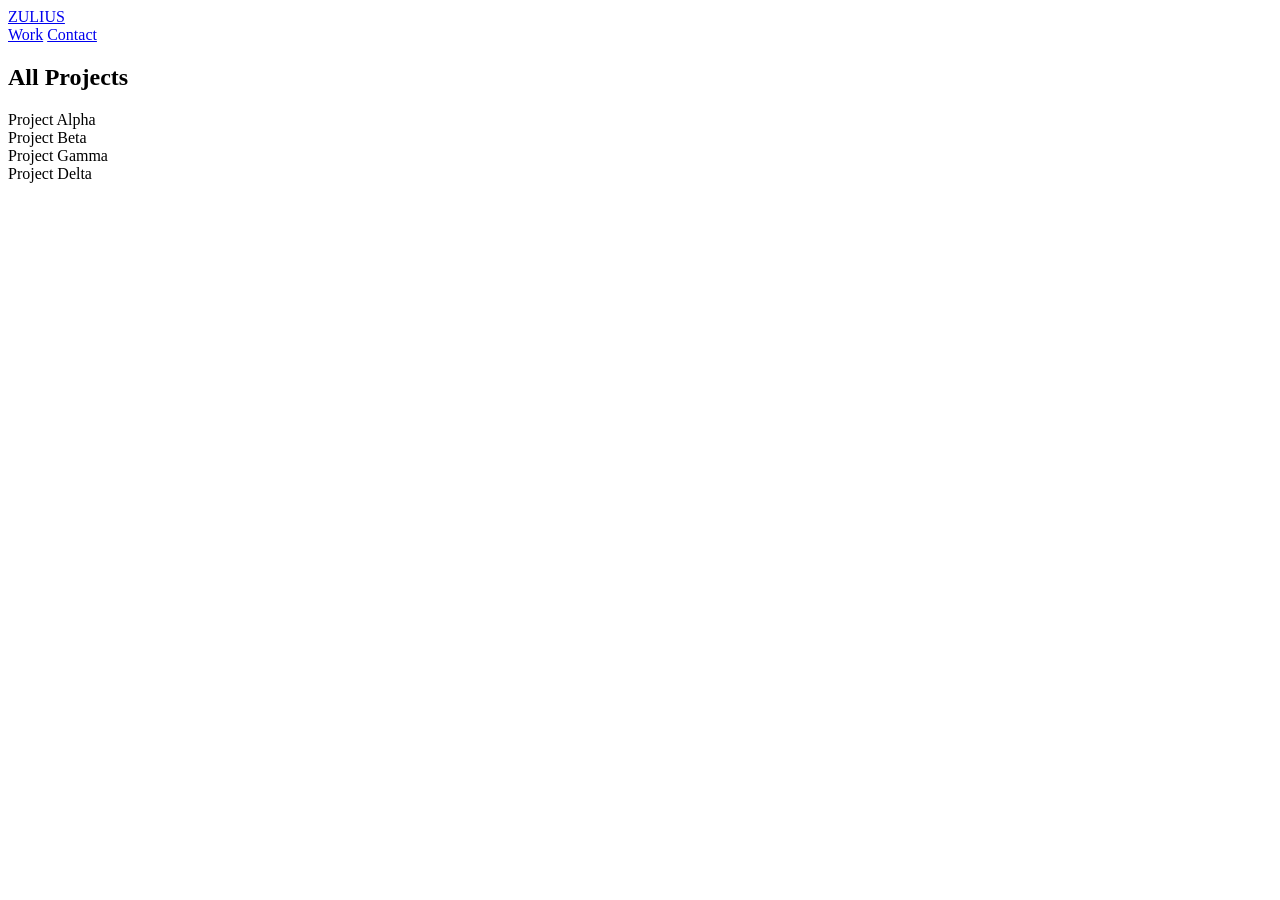
==== works.html @ eee16e90 "perbaikan tampilan dan penambahan halaman works.html" ====
<!DOCTYPE html>
<html lang="en">
<head>
    <meta charset="UTF-8">
    <title>Selected Works — Zulius</title>
    <link rel="stylesheet" href="Asset/CSS/style.css">
</head>
<body>

<nav class="navbar">
    <div class="nav-logo">
        <a href="index.html">ZULIUS</a>
    </div>

    <div class="nav-links">
        <a href="works.html">Work</a>
        <a href="index.html#contact">Contact</a>
    </div>
</nav>

<section class="works-page">
    <h1>All Projects</h1>

    <div class="archive-grid">
        <div class="archive-item">Project Alpha</div>
        <div class="archive-item">Project Beta</div>
        <div class="archive-item">Project Gamma</div>
        <div class="archive-item">Project Delta</div>
    </div>
</section>

</body>
</html>
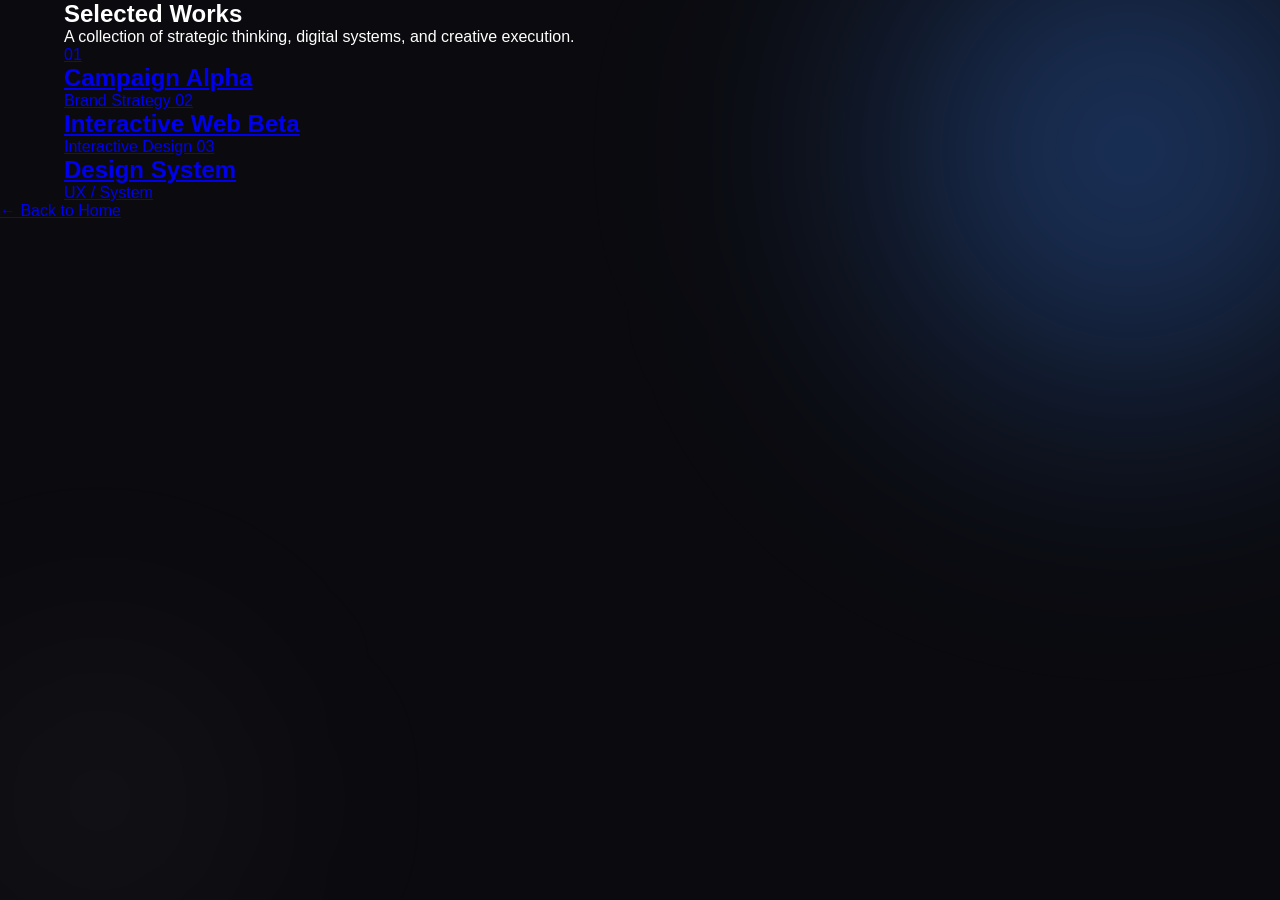
==== commit cd1e1f84: "pembaruan" ====
--- a/works.html
+++ b/works.html
@@ -2,32 +2,52 @@
 <html lang="en">
 <head>
     <meta charset="UTF-8">
-    <title>Selected Works — Zulius</title>
-    <link rel="stylesheet" href="Asset/CSS/style.css">
+    <title>Works — Zulius</title>
+    <meta name="viewport" content="width=device-width, initial-scale=1.0">
+
+    <link rel="stylesheet" href="Assets/css/style.css">
 </head>
 <body>
 
-<nav class="navbar">
-    <div class="nav-logo">
-        <a href="index.html">ZULIUS</a>
-    </div>
-
-    <div class="nav-links">
-        <a href="works.html">Work</a>
-        <a href="index.html#contact">Contact</a>
-    </div>
-</nav>
-
-<section class="works-page">
-    <h1>All Projects</h1>
-
-    <div class="archive-grid">
-        <div class="archive-item">Project Alpha</div>
-        <div class="archive-item">Project Beta</div>
-        <div class="archive-item">Project Gamma</div>
-        <div class="archive-item">Project Delta</div>
+<!-- HEADER -->
+<section class="works-header">
+    <div class="works-container">
+        <h1 class="works-page-title">Selected Works</h1>
+        <p class="works-page-sub">
+            A collection of strategic thinking, digital systems, and creative execution.
+        </p>
     </div>
 </section>
 
+<!-- LIST -->
+<section class="works-list">
+    <div class="works-container">
+
+        <a href="works/campaign-alpha.html" class="work-row">
+            <span class="work-index">01</span>
+            <h2>Campaign Alpha</h2>
+            <span class="work-tag">Brand Strategy</span>
+        </a>
+
+        <a href="works/interactive-beta.html" class="work-row">
+            <span class="work-index">02</span>
+            <h2>Interactive Web Beta</h2>
+            <span class="work-tag">Interactive Design</span>
+        </a>
+
+        <a href="works/design-system.html" class="work-row">
+            <span class="work-index">03</span>
+            <h2>Design System</h2>
+            <span class="work-tag">UX / System</span>
+        </a>
+
+    </div>
+</section>
+
+<!-- BACK -->
+<section class="works-back">
+    <a href="index.html">← Back to Home</a>
+</section>
+
 </body>
-</html>
+</html>
--- a/Assets/css/style.css
+++ b/Assets/css/style.css
@@ -0,0 +1,392 @@
+:root {
+    --bg: #0b0b0f;
+    --accent: #3b82f6;
+    --accent-glow: rgba(59,130,246,0.5);
+    --text-soft: rgba(255,255,255,0.7);
+}
+
+/* RESET */
+* {
+    margin: 0;
+    padding: 0;
+    box-sizing: border-box;
+}
+
+body {
+    background: var(--bg);
+    color: white;
+    font-family: 'Inter', sans-serif;
+    overflow-x: hidden;
+    cursor: crosshair;
+}
+
+html {
+    scroll-behavior: smooth;
+}
+
+/* BACKGROUND GLOW */
+body::before {
+    content: "";
+    position: fixed;
+    width: 700px;
+    height: 700px;
+    background: radial-gradient(circle, var(--accent-glow), transparent 70%);
+    top: -200px;
+    right: -200px;
+    z-index: -1;
+    filter: blur(120px);
+    animation: floatGlow 12s ease-in-out infinite alternate;
+}
+
+body::after {
+    content: "";
+    position: fixed;
+    width: 500px;
+    height: 500px;
+    background: radial-gradient(circle, rgba(255,255,255,0.05), transparent 70%);
+    bottom: -150px;
+    left: -150px;
+    z-index: -1;
+    filter: blur(100px);
+    animation: floatGlow2 18s ease-in-out infinite alternate;
+}
+
+@keyframes floatGlow {
+    0% { transform: translate(0,0); }
+    50% { transform: translate(-100px,100px); }
+    100% { transform: translate(50px,-50px); }
+}
+
+@keyframes floatGlow2 {
+    0% { transform: translate(0,0); }
+    100% { transform: translate(120px,-80px); }
+}
+
+/* OPENING */
+.opening {
+    position: fixed;
+    inset: 0;
+    background: #000;
+    display: flex;
+    flex-direction: column;
+    justify-content: center;
+    align-items: center;
+    z-index: 999;
+    transition: opacity 0.8s ease;
+}
+
+.opening-inner {
+    max-width: 700px;
+    text-align: center;
+}
+
+.opening-line {
+    font-size: clamp(18px, 2vw, 24px);
+    opacity: 0;
+    transform: translateY(20px);
+    margin-bottom: 16px;
+    color: var(--text-soft);
+}
+
+.opening-line.highlight {
+    color: var(--accent);
+}
+
+.enter-btn {
+    margin-top: 60px;
+    padding: 14px 40px;
+    border: 1px solid white;
+    background: transparent;
+    color: white;
+    cursor: pointer;
+    letter-spacing: 2px;
+    transition: 0.3s ease;
+}
+
+.enter-btn:hover {
+    background: white;
+    color: black;
+    transform: scale(1.05);
+}
+
+/* MAIN */
+.main-content {
+    opacity: 0;
+    transition: 1s ease;
+}
+
+/* HERO */
+.hero {
+    height: 100vh;
+    display: flex;
+    flex-direction: column;
+    justify-content: center;
+    align-items: center;
+}
+
+.hero-title {
+    font-family: 'Space Grotesk', sans-serif;
+    font-size: 9vw;
+    text-align: center;
+}
+
+.hero-subtitle {
+    opacity: 0.6;
+}
+
+.scroll-indicator {
+    position: absolute;
+    bottom: 40px;
+    text-align: center;
+    opacity: 0.6;
+    color: white;
+    text-decoration: none;
+}
+
+.scroll-line {
+    width: 1px;
+    height: 40px;
+    background: white;
+    margin: 10px auto;
+    animation: scrollPulse 1.5s infinite;
+}
+
+@keyframes scrollPulse {
+    0% { height: 20px; opacity: 0.3; }
+    50% { height: 40px; opacity: 1; }
+    100% { height: 20px; opacity: 0.3; }
+}
+
+/* MANIFESTO */
+.manifesto-scene {
+    height: 200vh;
+}
+
+.manifesto-content {
+    position: sticky;
+    top: 0;
+    height: 100vh;
+    display: flex;
+    flex-direction: column;
+    justify-content: center;
+    padding: 0 10%;
+}
+
+.scene-text {
+    font-size: 4vw;
+    opacity: 0.2;
+    margin-bottom: 40px;
+}
+
+.highlight-line {
+    color: var(--accent);
+    opacity: 1;
+}
+
+/* STATEMENT */
+.statement {
+    padding: 80px 10%;
+}
+
+.statement h2 {
+    font-size: 4vw;
+    margin-bottom: 40px;
+    opacity: 0;
+    transform: translateY(40px);
+}
+
+/* MARQUEE */
+.marquee-wrapper {
+    background: white;
+    padding: 40px 0;
+    margin-bottom: 100px;
+}
+
+.marquee-track {
+    display: flex;
+    animation: marquee 20s linear infinite;
+}
+
+.marquee-track span {
+    font-size: 1.8vw;
+    margin-right: 80px;
+    color: black;
+}
+
+@keyframes marquee {
+    from { transform: translateX(0); }
+    to { transform: translateX(-50%); }
+}
+
+/* ABOUT */
+.about {
+    padding: 80px 10%;
+}
+
+.about-container {
+    display: flex;
+    gap: 60px;
+    align-items: center;
+    flex-wrap: wrap;
+}
+
+.about-image img {
+    width: 350px;
+}
+
+.about-text {
+    max-width: 600px;
+}
+
+.about-text p {
+    opacity: 0.8;
+    line-height: 1.6;
+}
+
+/* APPROACH */
+.approach {
+    padding: 80px 10%;
+}
+
+.approach-grid {
+    display: grid;
+    gap: 40px;
+    margin-top: 50px;
+}
+
+/* WORKS */
+.works-container {
+    max-width: 1200px;
+    margin: auto;
+    padding: 0 24px;
+}
+
+.works-title {
+    font-size: clamp(32px, 5vw, 56px);
+    margin-bottom: 20px;
+    position: relative;
+}
+
+.works-title::after {
+    content: "";
+    width: 80px;
+    height: 3px;
+    background: var(--accent);
+    position: absolute;
+    bottom: -10px;
+    left: 0;
+}
+
+.works-sub {
+    opacity: 0.6;
+}
+
+.work-item {
+    margin-bottom: 60px;
+}
+
+.work-card {
+    display: flex;
+    gap: 40px;
+    padding: 20px;
+    border: 1px solid rgba(255,255,255,0.08);
+    border-radius: 14px;
+    transition: 0.4s;
+}
+
+.work-card:hover {
+    transform: translateY(-6px);
+}
+
+.work-text h2 {
+    font-size: clamp(24px,2.2vw,32px);
+}
+
+.work-link {
+    margin-top: 12px;
+    display: inline-block;
+    opacity: 0.6;
+}
+
+.work-link:hover {
+    opacity: 1;
+    transform: translateX(4px);
+}
+
+.work-image {
+    flex: 1;
+}
+
+.work-image img {
+    width: 100%;
+    border-radius: 10px;
+    object-fit: cover;
+}
+
+/* CTA */
+.works-cta {
+    margin-top: 100px;
+    display: flex;
+    justify-content: center;
+}
+
+/* BUTTON */
+.btn-outline {
+    padding: 14px 36px;
+    border: 1px solid white;
+    text-decoration: none;
+    color: white;
+    border-radius: 8px;
+    transition: 0.3s;
+}
+
+.btn-outline:hover {
+    background: white;
+    color: black;
+}
+
+/* CONTACT */
+.contact-section {
+    padding: 140px 10%;
+    text-align: center;
+}
+
+.contact-title {
+    font-size: 3vw;
+}
+
+.contact-sub {
+    opacity: 0.6;
+    margin-bottom: 40px;
+}
+
+.contact-links-secondary {
+    margin-top: 30px;
+    display: flex;
+    gap: 20px;
+    justify-content: center;
+}
+
+/* FOOTER */
+.footer {
+    padding: 40px 10%;
+    text-align: center;
+    opacity: 0.4;
+}
+
+/* RESPONSIVE */
+@media (max-width: 768px) {
+
+    .hero-title {
+        font-size: 14vw;
+    }
+
+    .work-card {
+        flex-direction: column;
+    }
+
+    .contact-links-secondary {
+        flex-wrap: wrap;
+    }
+
+}
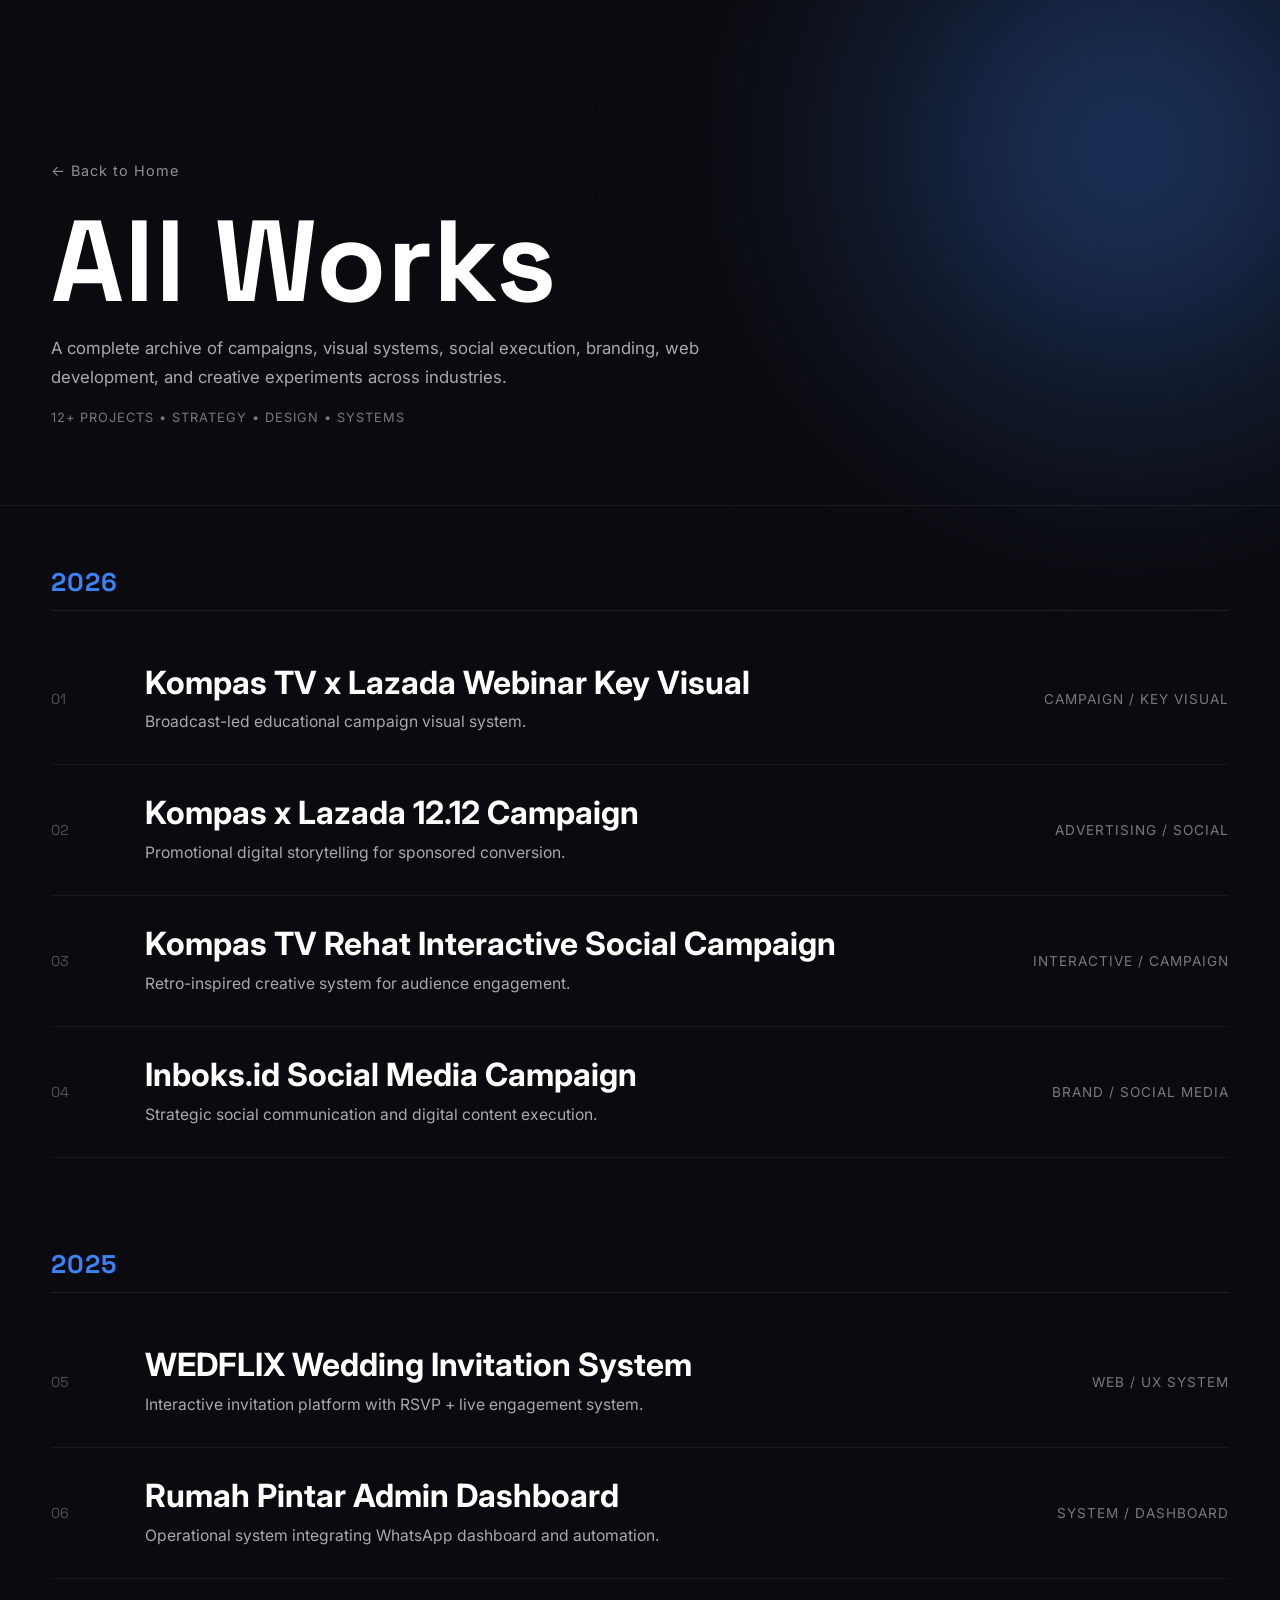
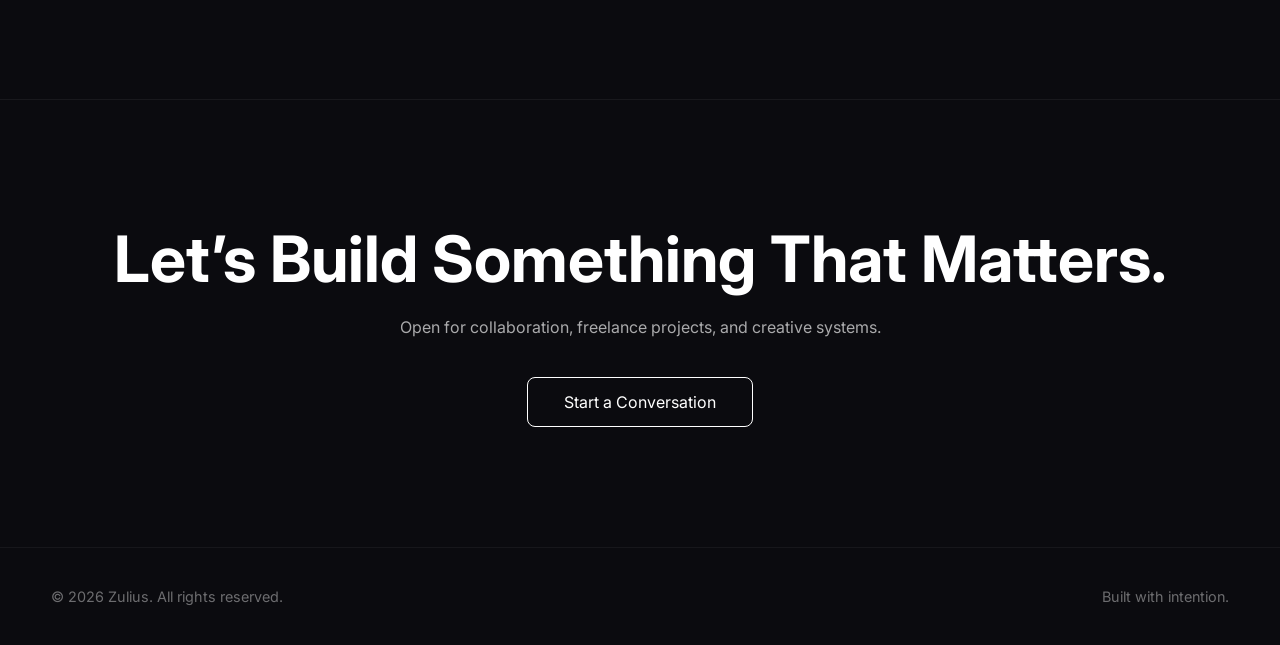
==== commit 68822bde: "added works file and admin page" ====
--- a/works.html
+++ b/works.html
@@ -1,53 +1,429 @@
+<!-- =========================================
+     WORKS.HTML — FULL PREMIUM ARCHIVE PAGE
+========================================= -->
 <!DOCTYPE html>
 <html lang="en">
 <head>
     <meta charset="UTF-8">
-    <title>Works — Zulius</title>
     <meta name="viewport" content="width=device-width, initial-scale=1.0">
-
-    <link rel="stylesheet" href="Assets/css/style.css">
+    <title>All Works — Zulius Aditia</title>
+
+    <link href="https://fonts.googleapis.com/css2?family=Inter:wght@300;400;600&family=Space+Grotesk:wght@500;700&display=swap" rel="stylesheet">
+
+    <style>
+        :root {
+            --bg: #0b0b0f;
+            --accent: #3b82f6;
+            --accent-glow: rgba(59,130,246,0.5);
+        }
+
+        * {
+            margin: 0;
+            padding: 0;
+            box-sizing: border-box;
+        }
+
+        html {
+            scroll-behavior: smooth;
+        }
+
+        body {
+            background: var(--bg);
+            color: white;
+            font-family: 'Inter', sans-serif;
+            overflow-x: hidden;
+        }
+
+        body::before {
+            content: "";
+            position: fixed;
+            width: 700px;
+            height: 700px;
+            background: radial-gradient(circle, var(--accent-glow), transparent 70%);
+            top: -200px;
+            right: -200px;
+            z-index: -1;
+            filter: blur(120px);
+        }
+
+        a {
+            color: inherit;
+            text-decoration: none;
+        }
+
+        .works-container {
+            width: min(1200px, 92%);
+            margin: 0 auto;
+        }
+
+        /* HEADER */
+        .works-header {
+            padding: 160px 0 80px;
+            border-bottom: 1px solid rgba(255,255,255,0.06);
+        }
+
+        .works-header .work-link {
+            display: inline-block;
+            margin-bottom: 28px;
+            opacity: 0.55;
+            font-size: 0.9rem;
+            letter-spacing: 1px;
+            transition: 0.3s ease;
+        }
+
+        .works-header .work-link:hover {
+            opacity: 1;
+            transform: translateX(-4px);
+        }
+
+        .works-page-title {
+            font-family: 'Space Grotesk', sans-serif;
+            font-size: clamp(56px, 9vw, 140px);
+            line-height: 0.95;
+            margin-bottom: 18px;
+        }
+
+        .works-page-sub {
+            max-width: 720px;
+            opacity: 0.65;
+            line-height: 1.7;
+            font-size: 1.05rem;
+        }
+
+        .works-meta {
+            margin-top: 18px;
+            opacity: 0.45;
+            letter-spacing: 1px;
+            text-transform: uppercase;
+            font-size: 0.8rem;
+        }
+
+        /* ARCHIVE */
+        .full-archive {
+            padding: 20px 0 120px;
+        }
+
+        .archive-year {
+            margin-top: 90px;
+            margin-bottom: 24px;
+            border-bottom: 1px solid rgba(255,255,255,0.08);
+            padding-bottom: 12px;
+        }
+
+        .archive-year:first-child {
+            margin-top: 40px;
+        }
+
+        .archive-year h3 {
+            font-size: clamp(20px, 2vw, 28px);
+            font-family: 'Space Grotesk', sans-serif;
+            color: var(--accent);
+            letter-spacing: 1px;
+        }
+
+        .work-row {
+            display: grid;
+            grid-template-columns: 70px minmax(0, 1fr) auto;
+            align-items: center;
+            gap: 24px;
+            padding: 30px 0;
+            border-bottom: 1px solid rgba(255,255,255,0.06);
+            transition: all 0.35s ease;
+            position: relative;
+        }
+
+        .work-row::before {
+            content: "";
+            position: absolute;
+            left: -24px;
+            top: 0;
+            width: calc(100% + 48px);
+            height: 100%;
+            background: rgba(255,255,255,0.015);
+            opacity: 0;
+            transition: 0.35s ease;
+        }
+
+        .work-row::after {
+            content: "";
+            position: absolute;
+            left: -24px;
+            top: 0;
+            width: 2px;
+            height: 100%;
+            background: var(--accent);
+            opacity: 0;
+            transition: 0.35s ease;
+        }
+
+        .work-row:hover::before,
+        .work-row:hover::after {
+            opacity: 1;
+        }
+
+        .work-row:hover {
+            transform: translateX(10px);
+            border-color: rgba(59,130,246,0.35);
+        }
+
+        .work-row:hover h2 {
+            color: var(--accent);
+        }
+
+        .work-index {
+            font-size: 0.9rem;
+            opacity: 0.28;
+            font-family: 'Space Grotesk', sans-serif;
+        }
+
+        .work-main h2 {
+            font-size: clamp(24px, 2.5vw, 38px);
+            margin-bottom: 8px;
+            line-height: 1.15;
+            transition: color 0.35s ease;
+        }
+
+        .work-main p {
+            opacity: 0.65;
+            line-height: 1.6;
+            max-width: 720px;
+            font-size: 0.98rem;
+        }
+
+        .work-tag {
+            font-size: 0.85rem;
+            opacity: 0.45;
+            letter-spacing: 1px;
+            text-transform: uppercase;
+            white-space: nowrap;
+        }
+
+        .coming-soon {
+            opacity: 0.45;
+        }
+
+        .coming-soon:hover {
+            transform: none;
+        }
+
+        /* CTA */
+        .archive-cta {
+            padding: 120px 0;
+            text-align: center;
+            border-top: 1px solid rgba(255,255,255,0.06);
+        }
+
+        .archive-cta h2 {
+            font-size: clamp(32px, 5vw, 72px);
+            margin-bottom: 20px;
+        }
+
+        .archive-cta p {
+            opacity: 0.65;
+            margin-bottom: 40px;
+        }
+
+        .btn-outline {
+            display: inline-block;
+            padding: 14px 36px;
+            border: 1px solid white;
+            border-radius: 8px;
+            transition: 0.3s ease;
+        }
+
+        .btn-outline:hover {
+            background: white;
+            color: black;
+        }
+
+        /* FOOTER */
+        .footer {
+            padding: 40px 0;
+            border-top: 1px solid rgba(255,255,255,0.05);
+        }
+
+        .footer-container {
+            width: min(1200px, 92%);
+            margin: 0 auto;
+            display: flex;
+            justify-content: space-between;
+            opacity: 0.4;
+            font-size: 0.9rem;
+        }
+
+        /* RESPONSIVE */
+        @media (max-width: 992px) {
+            .work-row {
+                grid-template-columns: 50px minmax(0,1fr);
+            }
+
+            .work-tag {
+                grid-column: 2;
+                margin-top: 6px;
+                white-space: normal;
+            }
+        }
+
+        @media (max-width: 768px) {
+            .works-header {
+                padding: 120px 0 60px;
+            }
+
+            .full-archive {
+                padding: 10px 0 90px;
+            }
+
+            .work-row {
+                grid-template-columns: 1fr;
+                gap: 8px;
+                padding: 24px 0;
+            }
+
+            .work-index {
+                display: none;
+            }
+
+            .work-row:hover {
+                transform: none;
+            }
+
+            .footer-container {
+                flex-direction: column;
+                gap: 10px;
+                text-align: center;
+            }
+        }
+    </style>
 </head>
 <body>
 
-<!-- HEADER -->
-<section class="works-header">
+<header class="works-header">
     <div class="works-container">
-        <h1 class="works-page-title">Selected Works</h1>
+
+        <a href="index.html" class="work-link">← Back to Home</a>
+
+        <h1 class="works-page-title">All Works</h1>
+
         <p class="works-page-sub">
-            A collection of strategic thinking, digital systems, and creative execution.
+            A complete archive of campaigns, visual systems, social execution, branding, web development, and creative experiments across industries.
         </p>
+
+        <p class="works-meta">
+            12+ Projects • Strategy • Design • Systems
+        </p>
+
+    </div>
+</header>
+
+
+<main class="works-list full-archive">
+    <div class="works-container">
+
+        <div class="archive-year"><h3>2026</h3></div>
+
+        <a href="works/kompas-lazada-webinar.html" class="work-row">
+            <span class="work-index">01</span>
+            <div class="work-main">
+                <h2>Kompas TV x Lazada Webinar Key Visual</h2>
+                <p>Broadcast-led educational campaign visual system.</p>
+            </div>
+            <span class="work-tag">Campaign / Key Visual</span>
+        </a>
+
+        <a href="works/kompasxlazada1212.html" class="work-row">
+            <span class="work-index">02</span>
+            <div class="work-main">
+                <h2>Kompas x Lazada 12.12 Campaign</h2>
+                <p>Promotional digital storytelling for sponsored conversion.</p>
+            </div>
+            <span class="work-tag">Advertising / Social</span>
+        </a>
+
+        <a href="works/kompas-tv-rehat.html" class="work-row">
+            <span class="work-index">03</span>
+            <div class="work-main">
+                <h2>Kompas TV Rehat Interactive Social Campaign</h2>
+                <p>Retro-inspired creative system for audience engagement.</p>
+            </div>
+            <span class="work-tag">Interactive / Campaign</span>
+        </a>
+
+        <a href="works/inboks-social-campaign.html" class="work-row">
+            <span class="work-index">04</span>
+            <div class="work-main">
+                <h2>Inboks.id Social Media Campaign</h2>
+                <p>Strategic social communication and digital content execution.</p>
+            </div>
+            <span class="work-tag">Brand / Social Media</span>
+        </a>
+
+        <div class="archive-year"><h3>2025</h3></div>
+
+        <a href="javascript:void(0)" class="work-row coming-soon">
+            <span class="work-index">05</span>
+            <div class="work-main">
+                <h2>WEDFLIX Wedding Invitation System</h2>
+                <p>Interactive invitation platform with RSVP + live engagement system.</p>
+            </div>
+            <span class="work-tag">Web / UX System</span>
+        </a>
+
+        <a href="javascript:void(0)" class="work-row coming-soon">
+            <span class="work-index">06</span>
+            <div class="work-main">
+                <h2>Rumah Pintar Admin Dashboard</h2>
+                <p>Operational system integrating WhatsApp dashboard and automation.</p>
+            </div>
+            <span class="work-tag">System / Dashboard</span>
+        </a>
+
+    </div>
+</main>
+
+
+<section class="archive-cta">
+    <div class="works-container">
+        <h2>Let’s Build Something That Matters.</h2>
+        <p>Open for collaboration, freelance projects, and creative systems.</p>
+
+        <a href="mailto:zuliusaditia@gmail.com" class="btn-outline">
+            Start a Conversation
+        </a>
     </div>
 </section>
 
-<!-- LIST -->
-<section class="works-list">
-    <div class="works-container">
-
-        <a href="works/campaign-alpha.html" class="work-row">
-            <span class="work-index">01</span>
-            <h2>Campaign Alpha</h2>
-            <span class="work-tag">Brand Strategy</span>
-        </a>
-
-        <a href="works/interactive-beta.html" class="work-row">
-            <span class="work-index">02</span>
-            <h2>Interactive Web Beta</h2>
-            <span class="work-tag">Interactive Design</span>
-        </a>
-
-        <a href="works/design-system.html" class="work-row">
-            <span class="work-index">03</span>
-            <h2>Design System</h2>
-            <span class="work-tag">UX / System</span>
-        </a>
-
+
+<footer class="footer">
+    <div class="footer-container">
+        <p>© 2026 Zulius. All rights reserved.</p>
+        <p>Built with intention.</p>
     </div>
-</section>
-
-<!-- BACK -->
-<section class="works-back">
-    <a href="index.html">← Back to Home</a>
-</section>
+</footer>
+
+
+<script>
+document.addEventListener("DOMContentLoaded", () => {
+
+    const rows = document.querySelectorAll(".work-row");
+
+    const observer = new IntersectionObserver((entries) => {
+        entries.forEach(entry => {
+            if (entry.isIntersecting) {
+                entry.target.style.opacity = "1";
+                entry.target.style.transform = "translateY(0)";
+            }
+        });
+    }, { threshold: 0.08 });
+
+    rows.forEach(row => {
+        row.style.opacity = "0";
+        row.style.transform = "translateY(30px)";
+        row.style.transition = "opacity 0.7s ease, transform 0.7s ease";
+        observer.observe(row);
+    });
+
+});
+</script>
 
 </body>
 </html>
